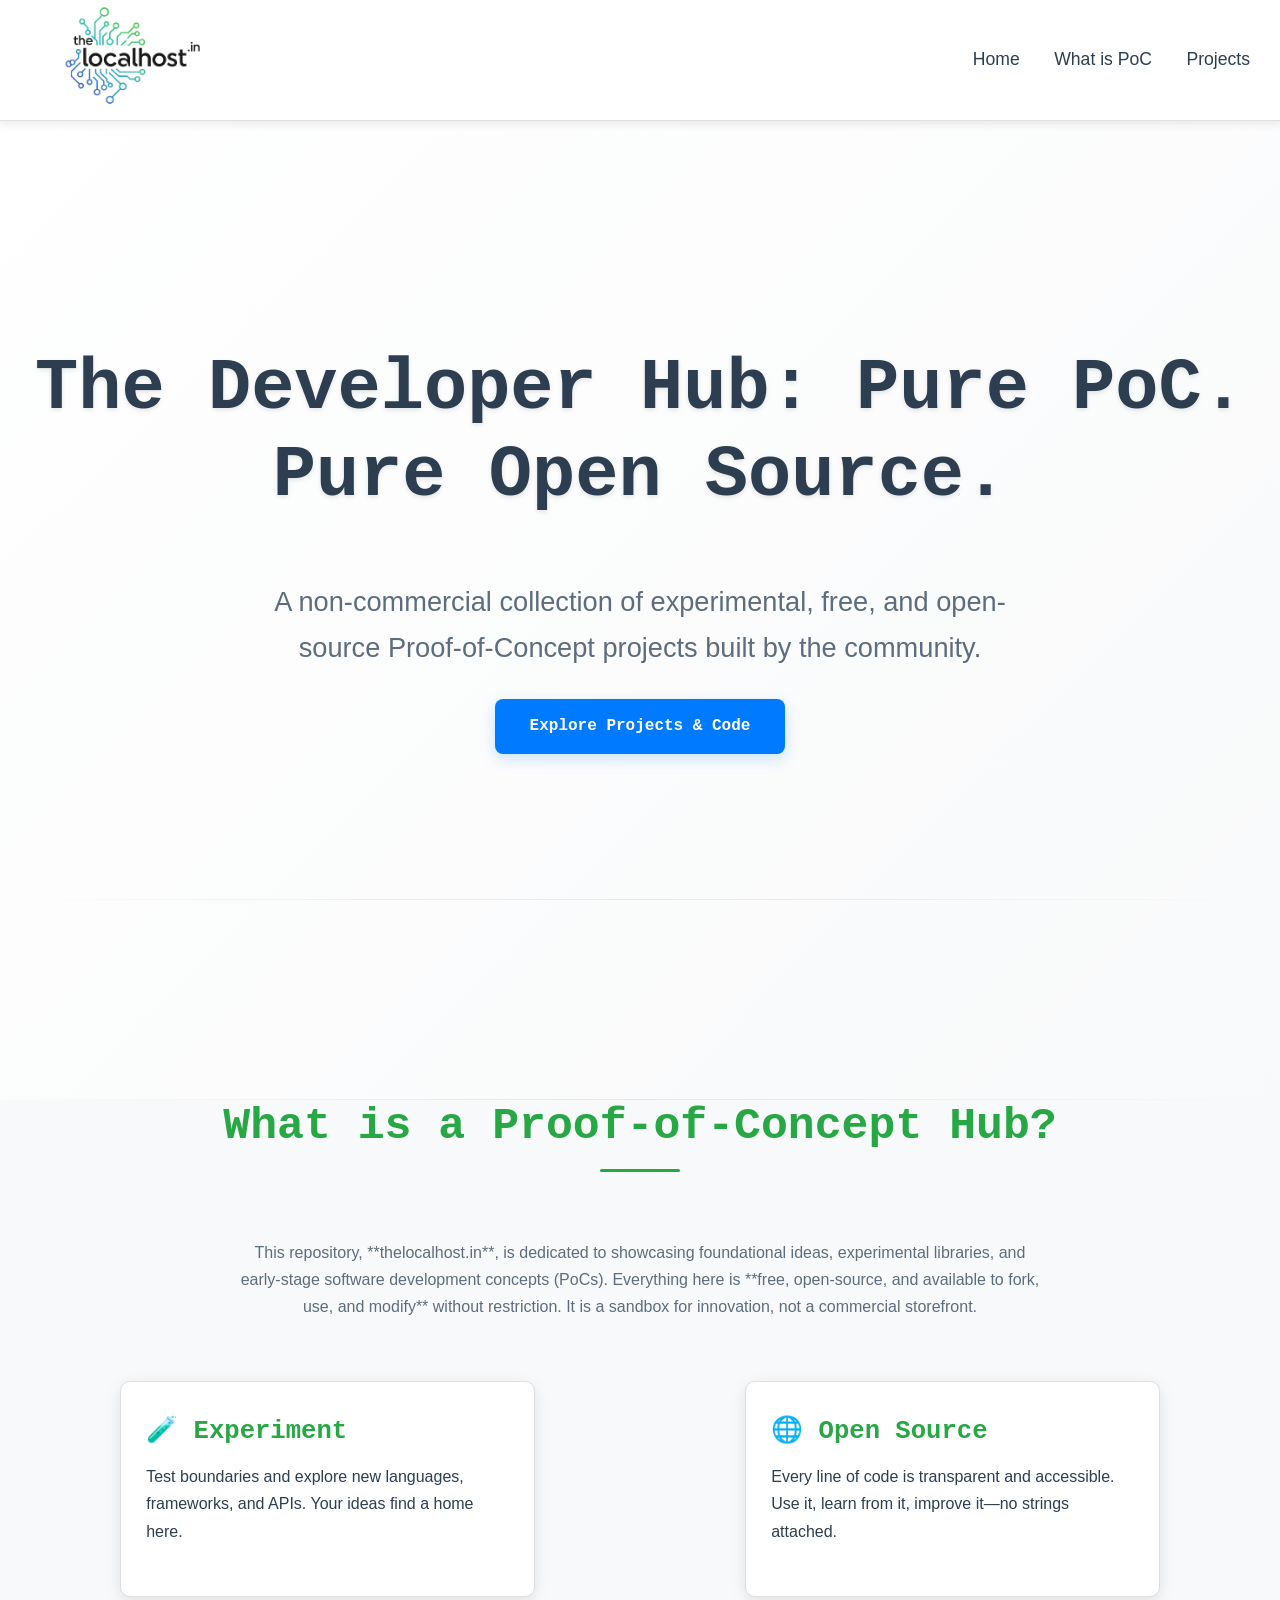
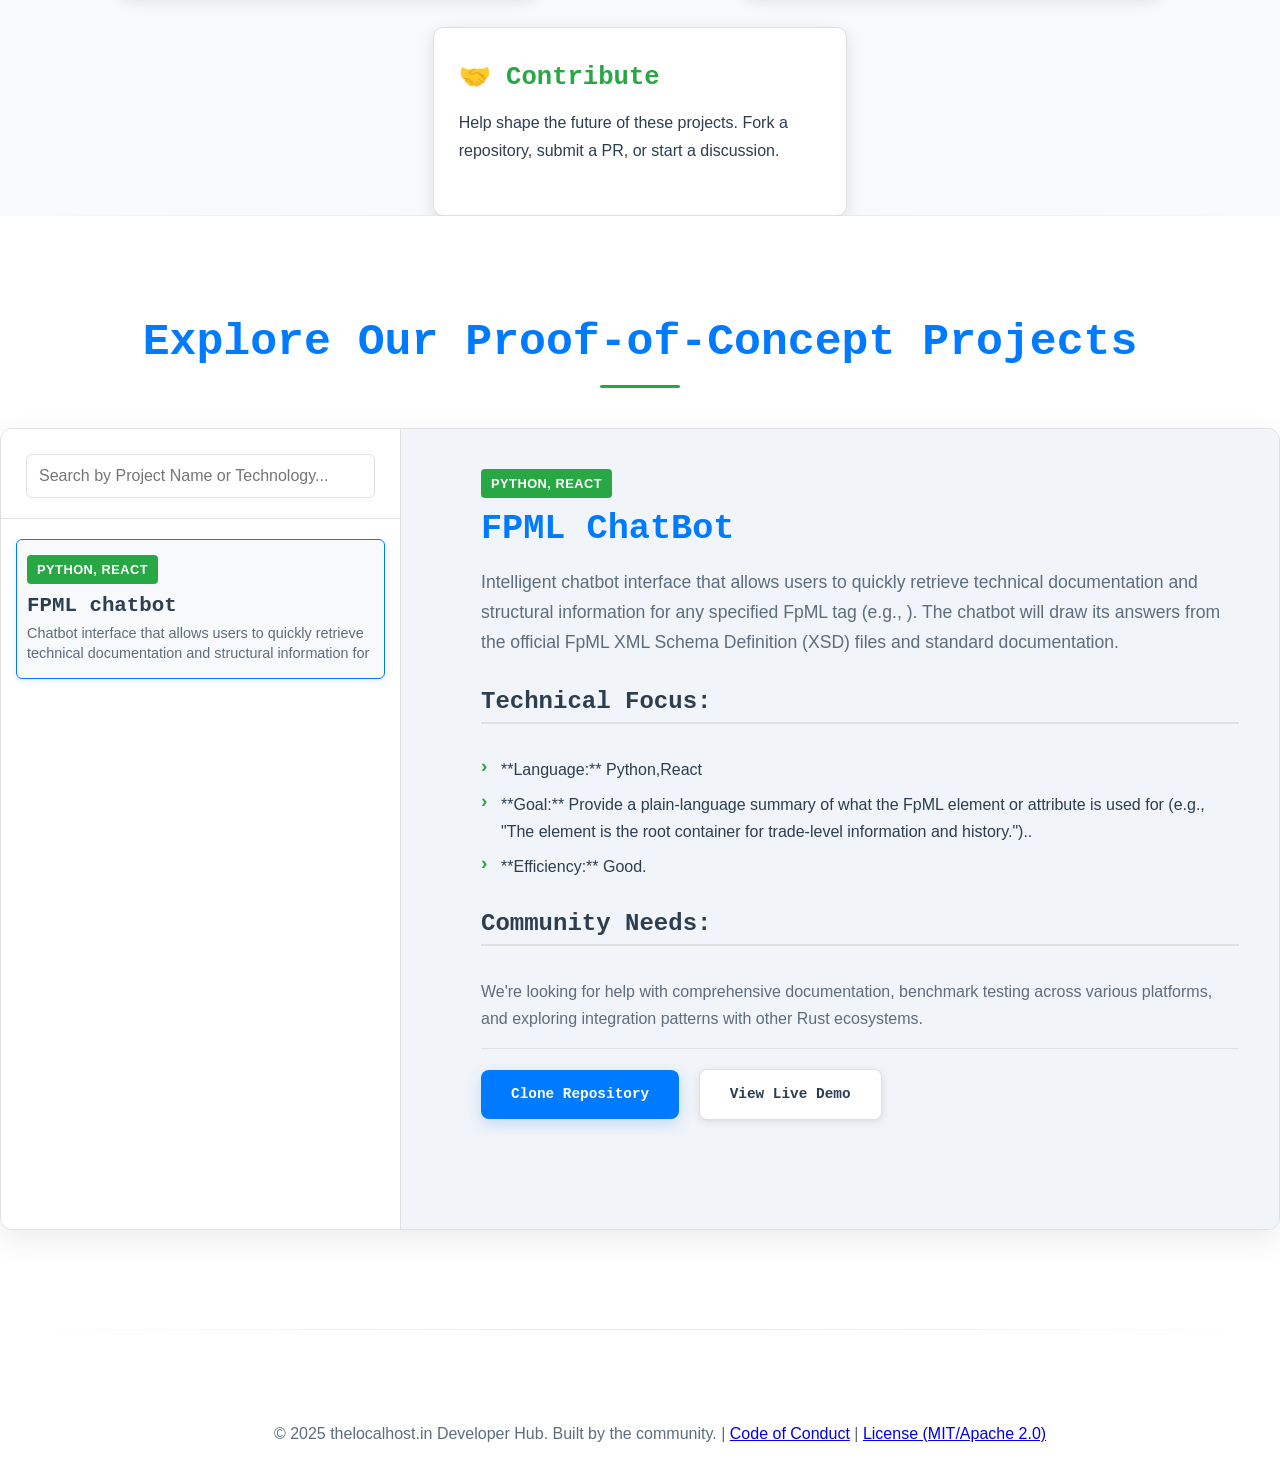
==== index.html @ 10976960 "inital page changes" ====
<!DOCTYPE html>
<html lang="en">
  <head>
    <meta charset="UTF-8" />
    <meta name="viewport" content="width=device-width, initial-scale=1.0" />
    <title>thelocalhost.in | Developer Hub for Open Source PoCs</title>

    <meta
      name="description"
      content="The official developer hub for thelocalhost.in. Explore and contribute to our collection of free, open-source Proof-of-Concept (PoC) software projects."
    />
    <meta
      name="keywords"
      content="thelocalhost.in, developer hub, open source, PoC, proof of concept, free software, GitHub, developer projects, code repository"
    />
    <meta name="author" content="thelocalhost.in Community" />

    <link rel="icon" href="favicon.ico" type="image/x-icon" />

    <link rel="stylesheet" href="resources/style.css" />
  </head>
  <body>
    <header>
      <div class="container">
        <a href="#home" class="logo">
          <img
            src="resources/logo_transparent.png"
            alt="thelocalhost.in Logo"
          />
        </a>
        <nav>
          <a href="#home">Home</a>
          <a href="#about">What is PoC</a>
          <a href="#project-hub">Projects</a>
          <!-- <a href="#contact">Contribute</a> -->
        </nav>
      </div>
    </header>

    <section id="home">
      <div class="container content-wrapper">
        <h1>The Developer Hub: Pure PoC. Pure Open Source.</h1>
        <p>
          A non-commercial collection of experimental, free, and open-source
          Proof-of-Concept projects built by the community. 
        </p>
        <a href="#project-hub" class="cta-button">Explore Projects & Code</a>
      </div>
      <div class="section-divider"></div>
    </section>

    <section id="about" class="container">
      <h2>What is a Proof-of-Concept Hub?</h2>
      <p
        style="
          max-width: 800px;
          margin: 0 auto 50px;
          text-align: center;
          color: var(--mid-grey);
        "
      >
        This repository, **thelocalhost.in**, is dedicated to showcasing
        foundational ideas, experimental libraries, and early-stage software
        development concepts (PoCs). Everything here is **free, open-source, and
        available to fork, use, and modify** without restriction. It is a
        sandbox for innovation, not a commercial storefront.
      </p>

      <div class="value-props">
        <div class="value-prop">
          <h3 style="color: var(--accent-teal)">🧪 Experiment</h3>
          <p>
            Test boundaries and explore new languages, frameworks, and APIs.
            Your ideas find a home here.
          </p>
        </div>
        <div class="value-prop">
          <h3 style="color: var(--accent-teal)">🌐 Open Source</h3>
          <p>
            Every line of code is transparent and accessible. Use it, learn from
            it, improve it—no strings attached.
          </p>
        </div>
        <div class="value-prop">
          <h3 style="color: var(--accent-teal)">🤝 Contribute</h3>
          <p>
            Help shape the future of these projects. Fork a repository, submit a
            PR, or start a discussion.
          </p>
        </div>
      </div>
      <div class="section-divider"></div>
    </section>

    <section id="project-hub" class="container">
      <h2>Explore Our Proof-of-Concept Projects</h2>

      <div class="hub-wrapper">
        <div class="project-menu-panel">
          <div class="search-container">
            <input
              type="search"
              class="project-search"
              placeholder="Search by Project Name or Technology..."
            />
          </div>

          <div class="project-menu">
            <a href="#" class="menu-item active" data-project-id="1">
              <span class="badge">Python, React</span>
              <h4>FPML chatbot</h4>
              <p>
                Chatbot interface that allows users to quickly retrieve technical documentation and structural information for any specified FpML tag (e.g., <trade>). 
                The chatbot will draw its answers from the official FpML XML Schema Definition (XSD) files and standard documentation..
              </p>
            </a>

           
          </div>
        </div>

        <div class="project-detail-view" id="detail-panel">
          <div id="initial-detail-content">
            <div class="detail-header">
              <span class="badge">Python, React</span>
              <h3>FPML ChatBot</h3>
              <p style="font-size: 1.1em; color: var(--mid-grey)">
                Intelligent chatbot interface that allows users to quickly retrieve technical documentation and structural information for any specified FpML tag (e.g., ).
                 The chatbot will draw its answers from the official FpML XML Schema Definition (XSD) files and standard documentation.
              </p>
            </div>

            <div class="detail-content">
              <h4>Technical Focus:</h4>
              <ul>
                <li>**Language:** Python,React</li>
                <li>
                  **Goal:**  Provide a plain-language summary of what the FpML element or attribute is used for (e.g., "The element is the root container for trade-level information and history.")..
                </li>
                <li>
                  **Efficiency:** Good.
                </li>
              </ul>

              <h4>Community Needs:</h4>
              <p style="color: var(--mid-grey)">
                We're looking for help with comprehensive documentation,
                benchmark testing across various platforms, and exploring
                integration patterns with other Rust ecosystems.
              </p>
            </div>

            <div class="detail-actions">
              <a
                href="https://github.com/thelocalhost-org/corelib-poc"
                target="_blank"
                class="cta-button"
                >Clone Repository</a
              >
              <a
                href="https://corelib-poc.thelocalhost.in/demo"
                target="_blank"
                class="cta-button secondary"
                >View Live Demo</a
              >
            </div>
          </div>
        </div>
      </div>
      <div class="section-divider"></div>
    </section>

  
      <div class="section-divider"></div>
    </section>

    <footer>
      <div class="container">
        &copy; 2025 thelocalhost.in Developer Hub. Built by the community. |
        <a href="#">Code of Conduct</a> |
        <a href="#">License (MIT/Apache 2.0)</a>
      </div>
    </footer>

    <script>
      // Note: Full search and dynamic loading requires actual JavaScript logic.
      // This is a placeholder to show the required interaction flow.

      document.addEventListener("DOMContentLoaded", () => {
        const menuItems = document.querySelectorAll(".menu-item");
        const detailPanel = document.getElementById("detail-panel");

        menuItems.forEach((item) => {
          item.addEventListener("click", (e) => {
            e.preventDefault();

            // Remove 'active' class from all, add to clicked item
            menuItems.forEach((i) => i.classList.remove("active"));
            item.classList.add("active");

            // CONCEPTUAL: In a real app, you would fetch and load the detail HTML here
            const projectId = item.getAttribute("data-project-id");

            // Placeholder for detail content based on ID
            const details = {
              1: `
                            <div class="detail-header">
                                <span class="badge">Python, React</span>
                                <h3>PoC: FPML Chatbot</h3>
                                <p style="font-size: 1.1em; color: var(--mid-grey);">
                                    Intelligent chatbot interface that allows users to quickly retrieve technical documentation and structural information for any specified FpML tag (e.g., <trade>). The chatbot will draw its answers from the official FpML XML Schema Definition (XSD) files and standard documentation.
                                </p>
                            </div>
                            
                            <div class="detail-content">
                                <h4>Technical Focus:</h4>
                                <ul>
                                    <li>**Language:** Python,React</li>
                                    <li>**Goal:** Provide a plain-language summary of what the FpML element or attribute is used for (e.g., "The <trade> element is the root container for trade-level information and history.").</li>
                                    <li>**Efficiency:** Good</li>
                                </ul>
                            </div>
                            
                            <div class="detail-actions">
                                <a href="https://github.com/thelocalhost-org/corelib-poc" target="_blank" class="cta-button">Clone Repository</a>
                                <a href="https://corelib-poc.thelocalhost.in/demo" target="_blank" class="cta-button secondary">View Live Demo</a>
                            </div>
                        `,
              2: `
                            <div class="detail-header">
                                <span class="badge">Python, Go, Network</span>
                                <h3>PoC: Router Emulator - Network Algorithm Testing</h3>
                                <p style="font-size: 1.1em; color: var(--mid-grey);">
                                    This project simulates large-scale network traffic to test novel routing algorithms, focusing on minimizing packet loss in congested environments. The PoC compares performance between Python and Go implementations.
                                </p>
                            </div>

                            <img src="https://via.placeholder.com/700x350/EFEFEF/333333?text=Router+Emulator+Simulation+View" alt="Router Emulator Simulation View" class="project-image">
                            
                            <div class="detail-content">
                                <h4>Technical Focus:</h4>
                                <ul>
                                    <li>**Language:** Python / Go</li>
                                    <li>**Goal:** Visualize algorithm efficiency and bottlenecks under high network load scenarios.</li>
                                    <li>**Features:** Real-time data dashboard and algorithm comparison tool.</li>
                                </ul>
                                
                                <h4>Community Needs:</h4>
                                <p style="color: var(--mid-grey);">
                                    Seeking developers for adding new algorithm comparisons, improving the simulation accuracy, and expanding the visualization toolkit.
                                </p>
                            </div>
                            
                            <div class="detail-actions">
                                <a href="https://github.com/thelocalhost-org/router-emulator-poc" target="_blank" class="cta-button">Clone Repository</a>
                                <a href="https://router-emulator-poc.thelocalhost.in/demo" target="_blank" class="cta-button secondary">View Live Demo</a>
                            </div>
                        `,
              3: `
                            <div class="detail-header">
                                <span class="badge">JavaScript, Serverless</span>
                                <h3>PoC: Synapse Starter - Serverless Starter Kit</h3>
                                <p style="font-size: 1.1em; color: var(--mid-grey);">
                                    **Synapse Starter** is a template for rapid serverless function deployment, showing how to connect a simple frontend to a cloud-based API gateway. It prioritizes ease of setup and minimal dependencies.
                                </p>
                            </div>

                            <img src="https://via.placeholder.com/700x350/EFEFEF/333333?text=Synapse+Serverless+Architecture" alt="Synapse Serverless Architecture Diagram" class="project-image">
                            
                            <div class="detail-content">
                                <h4>Technical Focus:</h4>
                                <ul>
                                    <li>**Language:** JavaScript (Node.js)</li>
                                    <li>**Goal:** Provide the quickest path to a running serverless PoC for educational purposes.</li>
                                    <li>**Architecture:** Functions as a Service (FaaS) implementation guide.</li>
                                </ul>
                                
                                <h4>Community Needs:</h4>
                                <p style="color: var(--mid-grey);">
                                    Seeking UI/UX feedback for the included boilerplate frontend, and alternative framework implementations (e.g., Python, Go functions).
                                </p>
                            </div>
                            
                            <div class="detail-actions">
                                <a href="https://github.com/thelocalhost-org/synapse-starter-poc" target="_blank" class="cta-button">Clone Repository</a>
                                <a href="https://synapse-starter-poc.thelocalhost.in/demo" target="_blank" class="cta-button secondary">View Live Demo</a>
                            </div>
                        `,
              4: `
                            <div class="detail-header">
                                <span class="badge">Java, CLI</span>
                                <h3>PoC: J-Stream CLI</h3>
                                <p style="font-size: 1.1em; color: var(--mid-grey);">
                                    A command-line interface utility built in Java, demonstrating advanced usage of Java's Stream API for parallel and concurrent data processing directly from the terminal.
                                </p>
                            </div>

                            <img src="https://via.placeholder.com/700x350/EFEFEF/333333?text=Java+CLI+Terminal+Mockup" alt="Java CLI Terminal Mockup" class="project-image">
                            
                            <div class="detail-content">
                                <h4>Technical Focus:</h4>
                                <ul>
                                    <li>**Language:** Java 17+</li>
                                    <li>**Goal:** Showcase efficient concurrent processing for large text files.</li>
                                    <li>**Features:** Custom argument parsing and real-time output visualization.</li>
                                </ul>
                                
                                <h4>Community Needs:</h4>
                                <p style="color: var(--mid-grey);">
                                    We need help creating more complex use cases and optimizing the memory usage during large-file operations.
                                </p>
                            </div>
                            
                            <div class="detail-actions">
                                <a href="#" target="_blank" class="cta-button">Clone Repository</a>
                                <a href="#" target="_blank" class="cta-button secondary">View Live Demo (N/A)</a>
                            </div>
                        `,
              5: `
                            <div class="detail-header">
                                <span class="badge">TypeScript, React</span>
                                <h3>PoC: React Microfront</h3>
                                <p style="font-size: 1.1em; color: var(--mid-grey);">
                                    A Proof-of-Concept for integrating multiple small, independent React applications (micro-frontends) into a single shell using Module Federation for dynamic loading.
                                </p>
                            </div>

                            <img src="https://via.placeholder.com/700x350/EFEFEF/333333?text=Microfrontend+Architecture+Diagram" alt="Microfrontend Architecture Diagram" class="project-image">
                            
                            <div class="detail-content">
                                <h4>Technical Focus:</h4>
                                <ul>
                                    <li>**Language:** TypeScript, React</li>
                                    <li>**Goal:** Demonstrate framework independence and shared dependency management.</li>
                                    <li>**Tools:** Webpack 5 (Module Federation).</li>
                                </ul>
                                
                                <h4>Community Needs:</h4>
                                <p style="color: var(--mid-grey);">
                                    Seeking feedback on cross-cutting concerns like shared state management and authenticated user context sharing across the micro-apps.
                                </p>
                            </div>
                            
                            <div class="detail-actions">
                                <a href="#" target="_blank" class="cta-button">Clone Repository</a>
                                <a href="#" target="_blank" class="cta-button secondary">View Live Demo</a>
                            </div>
                        `
            };

            detailPanel.innerHTML = details[projectId];
          });
        });

        // Conceptual Search Logic (for UI demonstration)
        const searchInput = document.querySelector(".project-search");
        searchInput.addEventListener("keyup", (e) => {
          const searchTerm = e.target.value.toLowerCase();
          menuItems.forEach((item) => {
            const text = (
              item.querySelector("h4").textContent +
              item.querySelector("p").textContent +
              item.querySelector(".badge").textContent
            ).toLowerCase();
            if (text.includes(searchTerm)) {
              item.style.display = "block";
            } else {
              item.style.display = "none";
            }
          });
        });
      });
    </script>
    <script src="app.js"></script>
  </body>
</html>
---- resources/style.css ----
/*
        ------------------------------------------
        1. GLOBAL STYLES & TYPOGRAPHY
        ------------------------------------------
        */
:root {
  /* NEW COLOR PALETTE: White/Grey Professional */
  --dark-grey: #2c3e50;
  --mid-grey: #5d6d7e;
  --light-grey-bg: #f8f9fa;
  --white-bg: #ffffff;
  --border-grey: #e0e0e0;
  --card-bg: #f1f4f8;

  --accent-blue: #007bff;
  --accent-teal: #28a745;

  --font-display: "Space Mono", monospace;
  --font-body: "Inter", sans-serif;
  --font-code: "Fira Code", monospace;

  scroll-behavior: smooth;
}

/* Google Fonts Import */
@import url("https://fonts.googleapis.com/css2?family=Space+Mono:wght@400;700&family=Inter:wght@300;400;500;600;700&family=Fira+Code:wght@400;600&display=swap");

body {
  font-family: var(--font-body);
  color: var(--mid-grey);
  margin: 0;
  padding: 0;
  line-height: 1.7;
  background-color: var(--white-bg);
}

h1,
h2,
h3,
h4 {
  font-family: var(--font-display);
  color: var(--dark-grey);
  margin-top: 0;
  line-height: 1.2;
}

h2 {
  font-size: 2.8em;
  text-align: center;
  margin-bottom: 1.5em;
  position: relative;
  color: var(--accent-blue);
}

h2::after {
  content: "";
  display: block;
  width: 80px;
  height: 3px;
  background: var(--accent-teal);
  margin: 15px auto 0;
  border-radius: 2px;
}

.container {
  max-width: 1280px;
  margin: 0 auto;
  padding: 0 30px;
}

section {
  padding: 100px 0;
  min-height: 60vh;
  position: relative;
}

/* Unique Section Divider */
.section-divider {
  position: absolute;
  left: 0;
  right: 0;
  height: 1px;
  background: linear-gradient(
    to right,
    transparent,
    var(--border-grey),
    transparent
  );
  bottom: 0;
  opacity: 0.8;
}

/*
        ------------------------------------------
        2. BUTTONS & CTA
        ------------------------------------------
        */
.cta-button {
  display: inline-block;
  padding: 14px 35px;
  background-color: var(--accent-blue);
  color: var(--white-bg);
  text-decoration: none;
  font-family: var(--font-display);
  font-weight: 700;
  border-radius: 8px;
  transition: background-color 0.3s, transform 0.3s, box-shadow 0.3s;
  border: none;
  cursor: pointer;
  box-shadow: 0 5px 15px rgba(0, 123, 255, 0.2);
}

.cta-button:hover {
  background-color: var(--accent-teal);
  transform: translateY(-3px);
  box-shadow: 0 8px 20px rgba(40, 167, 69, 0.3);
}

/* Badge style for PoC projects */
.badge {
  display: inline-block;
  background-color: var(--accent-teal);
  color: var(--white-bg);
  padding: 4px 10px;
  font-size: 0.8em;
  font-weight: 700;
  border-radius: 4px;
  text-transform: uppercase;
  letter-spacing: 0.5px;
  margin-bottom: 10px;
}

/*
        ------------------------------------------
        3. HEADER & NAVIGATION (Sticky)
        ------------------------------------------
        */
header {
  background: var(--white-bg);
  position: fixed;
  width: 100%;
  top: 0;
  z-index: 1000;
  box-shadow: 0 2px 10px rgba(0, 0, 0, 0.1);
  border-bottom: 1px solid var(--border-grey);
}

header .container {
  display: flex;
  justify-content: space-between;
  align-items: center;
  height: 120px;
}

.logo img {
  height: 200px;
  width: auto;
  filter: none;
  transition: transform 0.3s ease;
}

.logo img:hover {
  transform: scale(1.05);
}

nav a {
  color: var(--dark-grey);
  text-decoration: none;
  margin-left: 30px;
  font-weight: 500;
  font-family: var(--font-body);
  font-size: 1.1em;
  transition: color 0.3s, transform 0.3s;
}

nav a:hover {
  color: var(--accent-blue);
  transform: translateY(-2px);
}

/*
        ------------------------------------------
        4. HERO SECTION - UPDATED MESSAGE
        ------------------------------------------
        */
#home {
  background: linear-gradient(
    135deg,
    var(--white-bg) 0%,
    var(--light-grey-bg) 100%
  );
  color: var(--dark-grey);
  display: flex;
  align-items: center;
  justify-content: center;
  text-align: center;
  height: 100vh;
  padding-top: 100px;
  position: relative;
  overflow: hidden;
}

#home h1 {
  font-size: 4.5em;
  color: var(--dark-grey);
  text-shadow: 0 2px 5px rgba(0, 0, 0, 0.1);
}

#home p {
  font-size: 1.7em;
  color: var(--mid-grey);
  max-width: 800px;
  margin-left: auto;
  margin-right: auto;
}

/*
        ------------------------------------------
        5. ABOUT SECTION
        ------------------------------------------
        */
#about {
  background-color: var(--light-grey-bg);
  color: var(--dark-grey);
  text-align: center;
}
#about h2 {
  color: var(--accent-teal);
}

.value-props {
  display: flex;
  justify-content: space-around;
  margin-top: 60px;
  gap: 30px;
  flex-wrap: wrap;
}

.value-prop {
  flex-basis: calc(33% - 40px);
  min-width: 280px;
  padding: 35px 25px;
  background: var(--white-bg);
  border-left: 4px solid var(--accent-blue);
  border-radius: 10px;
  box-shadow: 0 4px 15px rgba(0, 0, 0, 0.1);
  text-align: left;
  transition: transform 0.3s ease, box-shadow 0.3s ease;
  border: 1px solid var(--border-grey);
}
.value-prop h3 {
  color: var(--accent-teal);
  font-size: 1.6em;
  margin-bottom: 10px;
}

/*
        ------------------------------------------
        6. PROJECT HUB (Menu + Details) 
        ------------------------------------------
        */
#project-hub {
  background-color: var(--white-bg);
  padding: 100px 0;
}
#project-hub h2 {
  margin-bottom: 40px;
  color: var(--accent-blue);
}

.hub-wrapper {
  display: grid;
  grid-template-columns: 400px 1fr;
  gap: 40px;
  min-height: 800px;
  background: var(--card-bg);
  border-radius: 12px;
  box-shadow: 0 10px 30px rgba(0, 0, 0, 0.08);
  border: 1px solid var(--border-grey);
  overflow: hidden;
}

/* --- LEFT COLUMN: SEARCH & MENU --- */
.project-menu-panel {
  background-color: var(--white-bg);
  border-right: 1px solid var(--border-grey);
  padding: 25px 0;
  display: flex;
  flex-direction: column;
}

.search-container {
  padding: 0 25px 20px 25px;
  border-bottom: 1px solid var(--border-grey);
  margin-bottom: 20px;
}

.project-search {
  width: 100%;
  padding: 12px;
  border: 1px solid var(--border-grey);
  border-radius: 6px;
  font-size: 1em;
  color: var(--dark-grey);
  transition: box-shadow 0.2s;
  box-sizing: border-box;
}
.project-search:focus {
  outline: none;
  border-color: var(--accent-blue);
  box-shadow: 0 0 0 3px rgba(0, 123, 255, 0.1);
}

.project-menu {
  overflow-y: auto;
  flex-grow: 1;
  padding: 0 15px 15px 15px;
}

.menu-item {
  display: block;
  background: var(--white-bg);
  padding: 15px 10px;
  margin-bottom: 8px;
  border-radius: 6px;
  border: 1px solid transparent;
  cursor: pointer;
  transition: background 0.2s, border-color 0.2s, box-shadow 0.2s;
  text-decoration: none;
}
.menu-item:hover,
.menu-item.active {
  background: var(--light-grey-bg);
  border-color: var(--accent-blue);
  box-shadow: 0 2px 8px rgba(0, 123, 255, 0.1);
}
.menu-item h4 {
  font-size: 1.3em;
  color: var(--dark-grey);
  margin-bottom: 4px;
}
.menu-item p {
  font-size: 0.9em;
  color: var(--mid-grey);
  margin: 0;
  line-height: 1.4;
  max-height: 40px;
  overflow: hidden;
}

/* --- RIGHT COLUMN: DETAIL VIEW --- */
.project-detail-view {
  padding: 40px;
  overflow-y: auto;
  background: var(--card-bg);
}

.detail-header {
  margin-bottom: 30px;
}
.detail-header h3 {
  font-size: 2.2em;
  color: var(--accent-blue);
  margin-bottom: 10px;
}

.project-image {
  width: 100%;
  max-height: 350px;
  object-fit: cover;
  border-radius: 8px;
  margin-bottom: 30px;
  box-shadow: 0 4px 15px rgba(0, 0, 0, 0.1);
}

.detail-content h4 {
  font-size: 1.5em;
  color: var(--dark-grey);
  margin-top: 25px;
  border-bottom: 2px solid var(--border-grey);
  padding-bottom: 5px;
}

.detail-content ul {
  list-style: none;
  padding-left: 0;
  margin-bottom: 30px;
}
.detail-content ul li {
  position: relative;
  padding-left: 20px;
  margin-bottom: 8px;
  color: var(--dark-grey);
  font-size: 1em;
}
.detail-content ul li::before {
  content: "›";
  color: var(--accent-teal);
  position: absolute;
  left: 0;
  font-size: 1.2em;
  line-height: 1;
  top: 0;
  font-weight: bold;
}
.detail-actions {
  padding-top: 20px;
  border-top: 1px solid var(--border-grey);
}

.detail-actions .cta-button {
  margin-right: 15px;
  padding: 12px 30px;
  font-size: 0.9em;
}
.detail-actions .cta-button.secondary {
  background-color: var(--white-bg);
  color: var(--dark-grey);
  box-shadow: 0 2px 8px rgba(0, 0, 0, 0.1);
  border: 1px solid var(--border-grey);
}
.detail-actions .cta-button.secondary:hover {
  background-color: var(--border-grey);
}

/* --- Initial Detail State (No Project Selected) --- */
#initial-detail-message {
  text-align: center;
  padding-top: 200px;
  color: var(--mid-grey);
  font-size: 1.4em;
  font-weight: 500;
}

/*
        ------------------------------------------
        7. CONTACT SECTION - UPDATED TO CTA LINK
        ------------------------------------------
        */
#contact {
  background-color: var(--light-grey-bg);
  color: var(--dark-grey);
  text-align: center;
  min-height: 40vh; /* Reduced height as form is replaced */
}
#contact h2 {
  color: var(--accent-blue);
}

.form-cta-wrapper {
  max-width: 800px;
  margin: 0 auto;
  padding: 40px;
  background: var(--white-bg);
  border-radius: 10px;
  box-shadow: 0 5px 20px rgba(0, 0, 0, 0.1);
  border: 1px solid var(--border-grey);
}

.form-cta-wrapper p {
  font-size: 1.2em;
  margin-bottom: 30px;
  color: var(--dark-grey);
}

/*
        ------------------------------------------
        8. MEDIA QUERIES (Mobile Responsiveness)
        ------------------------------------------
        */
@media (max-width: 1024px) {
  .hub-wrapper {
    grid-template-columns: 1fr;
    gap: 0;
    min-height: auto;
  }
  .project-menu-panel {
    border-right: none;
    border-bottom: 1px solid var(--border-grey);
  }
  .project-menu {
    max-height: 400px;
  }
  .project-detail-view {
    padding: 25px;
  }
  #initial-detail-message {
    padding-top: 50px;
    padding-bottom: 50px;
  }
  .value-prop {
    flex-basis: 100%;
  }
}

@media (max-width: 768px) {
  h1 {
    font-size: 2.8em;
  }
  h2 {
    font-size: 2.2em;
  }
  header .container {
    flex-direction: column;
    height: auto;
    padding: 15px 20px;
  }
  nav {
    margin-top: 15px;
    padding-bottom: 10px;
  }
  nav a {
    margin: 0 12px;
  }
  #home {
    height: 80vh;
  }
}

/* --- Footer Styles --- */

/* Style for the main container */
footer {
  width: 100%;
  padding: 30px 20px;
  margin-top: 60px; /* Generous space above the footer */
  text-align: center;
}

/* Ensure the text is centered and clearly readable */
footer p {
  margin: 10px 0 0; /* Adds space above the copyright if social links are present */
  font-size: 0.95rem;
  font-weight: 400;
}

/* Optional: Social Media Links */
.social-links {
  margin-bottom: 15px;
}

.social-links a {
  color: #ecf0f1; /* Match text color */
  text-decoration: none;
  font-size: 1.5rem;
  margin: 0 12px;
  opacity: 0.8;
  transition: opacity 0.3s, color 0.3s;
}

.social-links a:hover {
  color: #3498db; /* Accent color on hover */
  opacity: 1;
}

/* Optional: If you want to use a two-column layout for links/info */
.footer-content {
  max-width: 1200px;
  margin: 0 auto;
  display: flex;
  flex-direction: column; /* Default stack items */
  align-items: center;
}

/* Media query for wider screens to align content */
@media (min-width: 768px) {
  .footer-content {
    flex-direction: row;
    justify-content: space-between;
  }
}
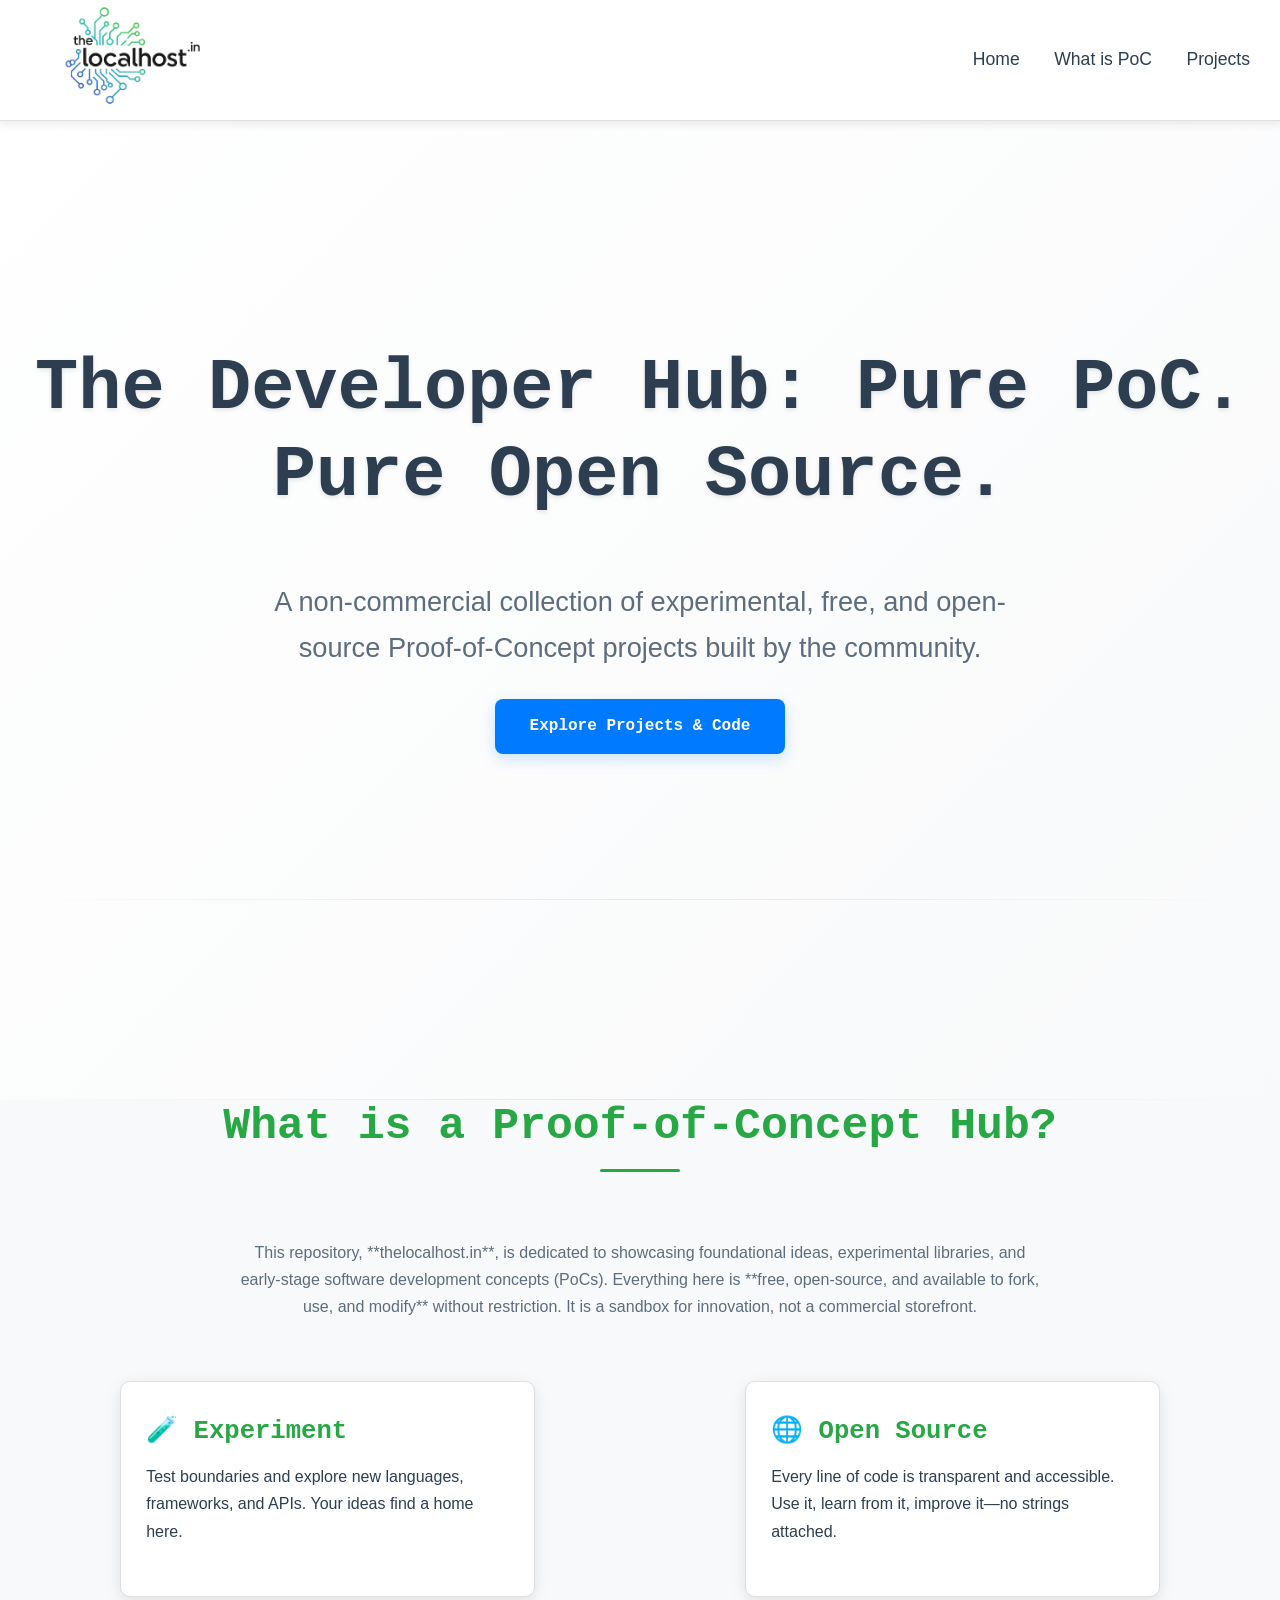
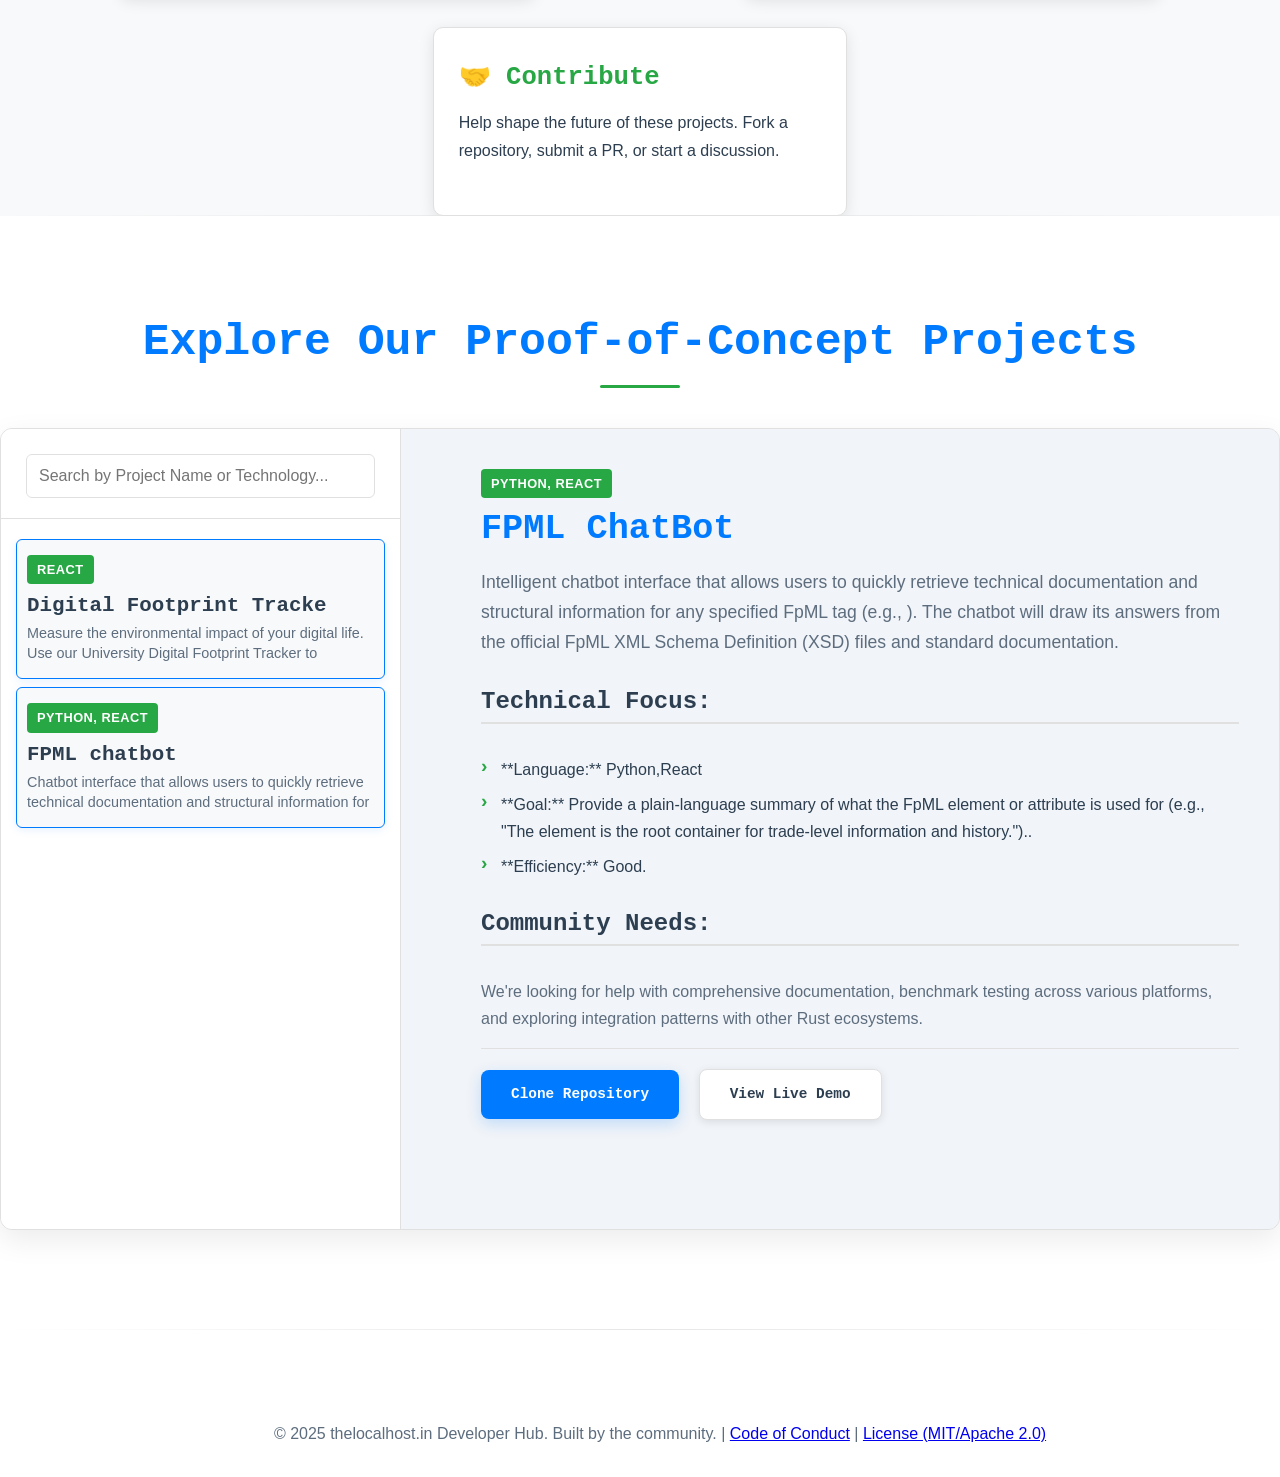
==== commit 10bce157: "added the digital carbon print" ====
--- a/index.html
+++ b/index.html
@@ -106,7 +106,15 @@
           </div>
 
           <div class="project-menu">
-            <a href="#" class="menu-item active" data-project-id="1">
+            <a href="#" class="menu-item active" data-project-id="2">
+              <span class="badge">React</span>
+              <h4>Digital Footprint Tracke</h4>
+              <p>
+                Measure the environmental impact of your digital life. Use our University Digital Footprint Tracker to calculate carbon emissions and water usage from social media, streaming, and AI queries.
+              </p>
+            </a>
+
+             <a href="#" class="menu-item active" data-project-id="1">
               <span class="badge">Python, React</span>
               <h4>FPML chatbot</h4>
               <p>
@@ -114,7 +122,6 @@
                 The chatbot will draw its answers from the official FpML XML Schema Definition (XSD) files and standard documentation..
               </p>
             </a>
-
            
           </div>
         </div>
@@ -228,23 +235,14 @@
                         `,
               2: `
                             <div class="detail-header">
-                                <span class="badge">Python, Go, Network</span>
-                                <h3>PoC: Router Emulator - Network Algorithm Testing</h3>
-                                <p style="font-size: 1.1em; color: var(--mid-grey);">
-                                    This project simulates large-scale network traffic to test novel routing algorithms, focusing on minimizing packet loss in congested environments. The PoC compares performance between Python and Go implementations.
-                                </p>
-                            </div>
-
-                            <img src="https://via.placeholder.com/700x350/EFEFEF/333333?text=Router+Emulator+Simulation+View" alt="Router Emulator Simulation View" class="project-image">
-                            
-                            <div class="detail-content">
-                                <h4>Technical Focus:</h4>
-                                <ul>
-                                    <li>**Language:** Python / Go</li>
-                                    <li>**Goal:** Visualize algorithm efficiency and bottlenecks under high network load scenarios.</li>
-                                    <li>**Features:** Real-time data dashboard and algorithm comparison tool.</li>
-                                </ul>
-                                
+                                <span class="badge">React, Analytics</span>
+                                <h3>PoC: Digital Footprint Tracker | University Sustainability Initiative</h3>
+                                <p style="font-size: 1.1em; color: var(--mid-grey);">
+                                  Measure the environmental impact of your digital life. Use our University Digital Footprint Tracker to calculate carbon emissions and water usage from social media, streaming, and AI queries.
+                                </p>
+                            </div>
+
+                            <div class="detail-content">
                                 <h4>Community Needs:</h4>
                                 <p style="color: var(--mid-grey);">
                                     Seeking developers for adding new algorithm comparisons, improving the simulation accuracy, and expanding the visualization toolkit.
@@ -252,8 +250,7 @@
                             </div>
                             
                             <div class="detail-actions">
-                                <a href="https://github.com/thelocalhost-org/router-emulator-poc" target="_blank" class="cta-button">Clone Repository</a>
-                                <a href="https://router-emulator-poc.thelocalhost.in/demo" target="_blank" class="cta-button secondary">View Live Demo</a>
+                                <a href="http://thelocalhost.in/products/digitalcarbonprint/index.html" target="_blank" class="cta-button secondary">View Live Demo</a>
                             </div>
                         `,
               3: `
